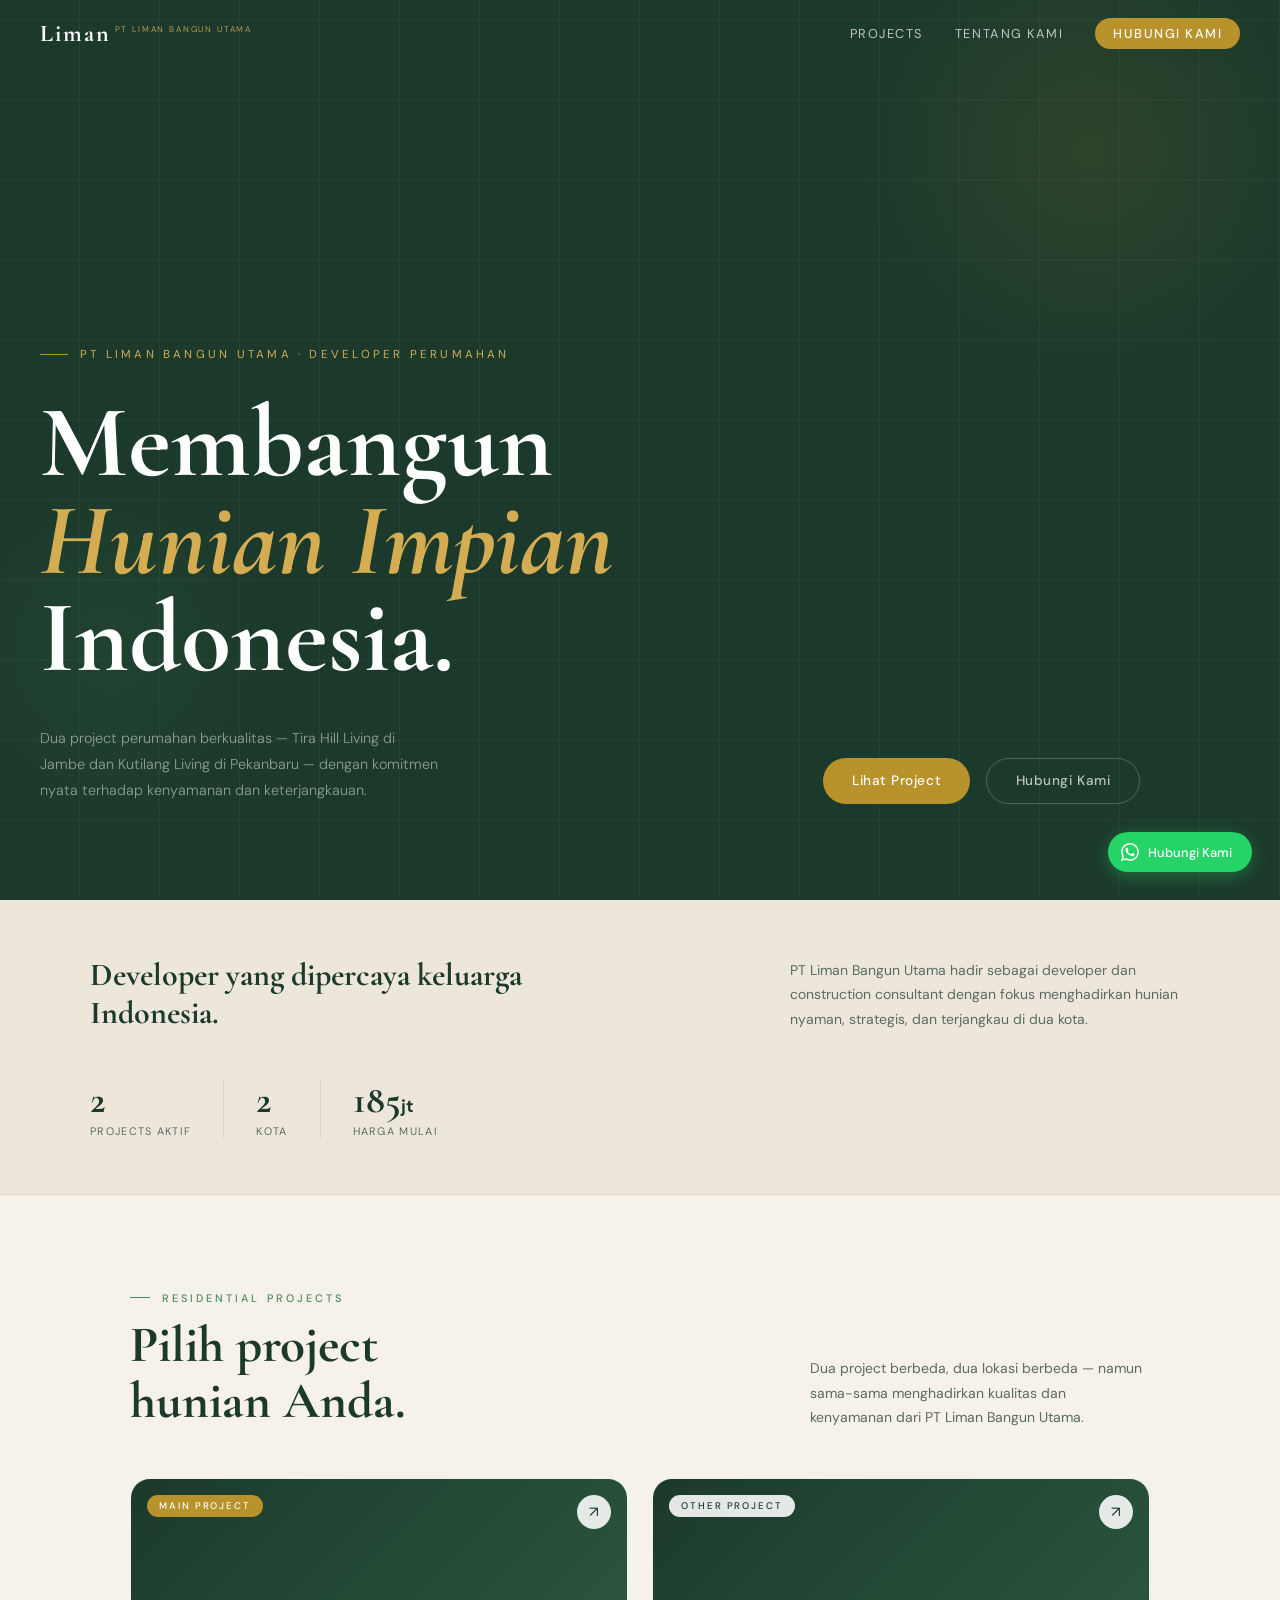
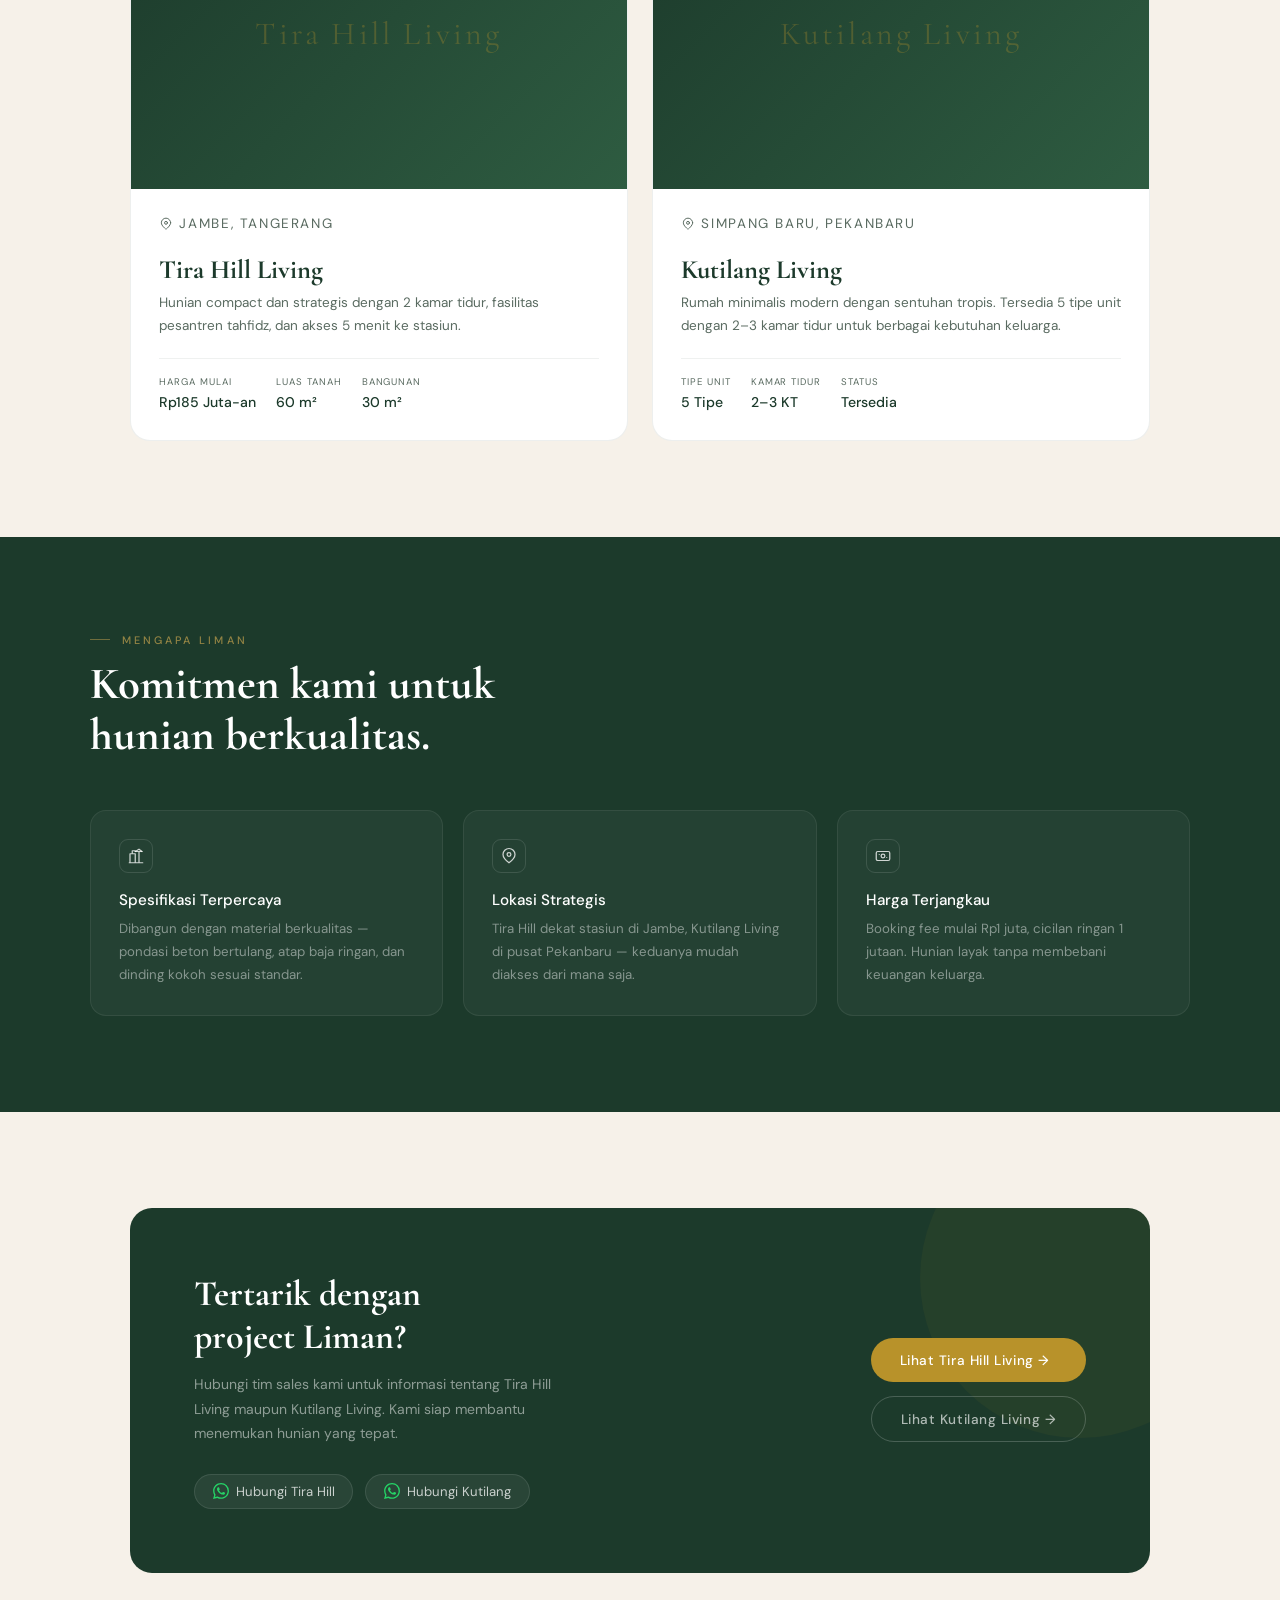
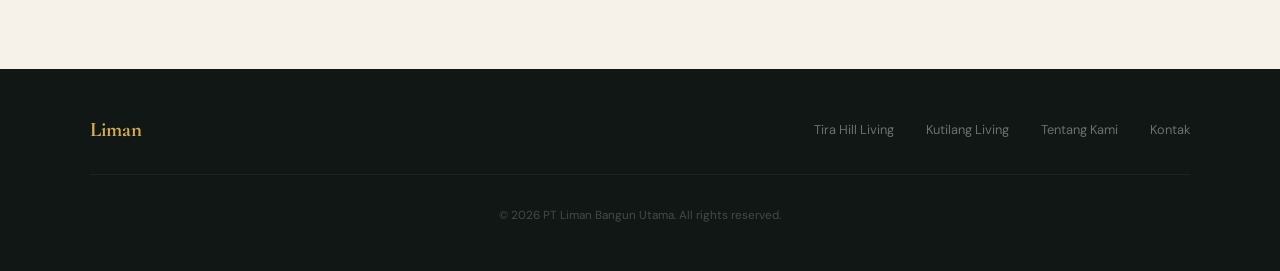
==== index.html @ 04bcca80 "Initial production-ready Liman website Add the official PT Liman Bangun Utama website featuring Tira" ====
<!doctype html>
<html lang="id">
<head>
  <meta charset="utf-8" />
  <meta name="viewport" content="width=device-width, initial-scale=1" />
  <title>PT Liman Bangun Utama | Developer Perumahan</title>
  <meta name="description" content="PT Liman Bangun Utama — developer perumahan dengan project Tira Hill Living di Jambe, Tangerang dan Kutilang Living di Pekanbaru." />
  <meta name="robots" content="index, follow, max-image-preview:large" />
  <meta name="theme-color" content="#1c3a2b" />
  <meta property="og:locale" content="id_ID" />
  <meta property="og:type" content="website" />
  <meta property="og:title" content="PT Liman Bangun Utama | Developer Perumahan" />
  <meta property="og:description" content="PT Liman Bangun Utama — developer perumahan dengan project Tira Hill Living di Jambe, Tangerang dan Kutilang Living di Pekanbaru." />
  <meta property="og:image" content="assets/tira-facade-wide.jpg" />
  <meta name="twitter:card" content="summary_large_image" />
  <meta name="twitter:title" content="PT Liman Bangun Utama | Developer Perumahan" />
  <meta name="twitter:description" content="PT Liman Bangun Utama — developer perumahan dengan project Tira Hill Living di Jambe, Tangerang dan Kutilang Living di Pekanbaru." />
  <meta name="twitter:image" content="assets/tira-facade-wide.jpg" />
  <link rel="icon" href="favicon.svg" type="image/svg+xml" />
  <link rel="preconnect" href="https://fonts.googleapis.com" />
  <link rel="preconnect" href="https://fonts.gstatic.com" crossorigin />
  <link href="https://fonts.googleapis.com/css2?family=Cormorant+Garamond:ital,wght@0,600;0,700;1,600&family=DM+Sans:wght@300;400;500&display=swap" rel="stylesheet">
  <style>
    *, *::before, *::after { box-sizing: border-box; margin: 0; padding: 0; }
    :root {
      --green: #1c3a2b;
      --green-mid: #2e5c41;
      --green-lite: #4d8c63;
      --gold: #b8922a;
      --gold-lite: #d4ac52;
      --cream: #f6f1e9;
      --cream2: #ede7db;
      --white: #ffffff;
      --dark: #111714;
      --muted: #5a6b61;
    }
    html { scroll-behavior: smooth; }
    body { font-family: 'DM Sans', sans-serif; background: var(--cream); color: var(--dark); overflow-x: hidden; }

    /* NAV */
    nav {
      position: fixed; top: 0; left: 0; right: 0; z-index: 200;
      display: flex; align-items: center; justify-content: space-between;
      padding: 1.1rem 2.5rem;
      transition: background 0.3s, border-color 0.3s;
    }
    nav.scrolled {
      background: rgba(28,58,43,0.97);
      border-bottom: 1px solid rgba(184,146,42,0.18);
      backdrop-filter: blur(16px);
    }
    .nav-logo {
      font-family: 'Cormorant Garamond', serif;
      font-size: 1.5rem; font-weight: 700;
      color: var(--white); text-decoration: none; letter-spacing: 0.08em;
    }
    .nav-logo sup {
      font-family: 'DM Sans', sans-serif;
      font-size: 0.52rem; font-weight: 300; letter-spacing: 0.22em;
      color: var(--gold-lite); vertical-align: super; margin-left: 4px;
      text-transform: uppercase;
    }
    .nav-links { display: flex; gap: 2rem; align-items: center; }
    .nav-links a {
      color: rgba(255,255,255,0.7); text-decoration: none;
      font-size: 0.8rem; letter-spacing: 0.12em; text-transform: uppercase;
      transition: color 0.2s;
    }
    .nav-links a:hover { color: var(--gold-lite); }
    .nav-cta {
      background: var(--gold) !important; color: var(--white) !important;
      padding: 0.45rem 1.1rem; border-radius: 100px;
      font-weight: 500 !important;
    }
    .nav-cta:hover { background: var(--gold-lite) !important; }


    .nav-toggle {
      display: none; width: 42px; height: 42px; border: 1px solid rgba(255,255,255,0.22);
      border-radius: 10px; background: rgba(255,255,255,0.06); color: var(--white);
      align-items: center; justify-content: center; cursor: pointer; flex-shrink: 0;
    }
    .nav-toggle span, .nav-toggle::before, .nav-toggle::after {
      content: ''; display: block; width: 18px; height: 2px; background: currentColor;
      border-radius: 2px; transition: transform .2s, opacity .2s;
    }
    .nav-toggle span { margin: 4px 0; }
    .nav-toggle[aria-expanded="true"] span { opacity: 0; }
    .nav-toggle[aria-expanded="true"]::before { transform: translateY(6px) rotate(45deg); }
    .nav-toggle[aria-expanded="true"]::after { transform: translateY(-6px) rotate(-45deg); }

    /* HERO */
    .hero {
      min-height: 100vh;
      background: var(--green);
      display: flex; flex-direction: column; justify-content: flex-end;
      padding: 0 2.5rem 6rem;
      position: relative; overflow: hidden;
    }
    .hero-bg-pattern {
      position: absolute; inset: 0; opacity: 0.04;
      background-image:
        repeating-linear-gradient(0deg, transparent, transparent 79px, rgba(255,255,255,1) 79px, rgba(255,255,255,1) 80px),
        repeating-linear-gradient(90deg, transparent, transparent 79px, rgba(255,255,255,1) 79px, rgba(255,255,255,1) 80px);
    }
    .hero-glow1 {
      position: absolute; top: -100px; right: -60px;
      width: 500px; height: 500px; border-radius: 50%;
      background: radial-gradient(circle, rgba(184,146,42,0.1) 0%, transparent 65%);
    }
    .hero-glow2 {
      position: absolute; bottom: 60px; left: -80px;
      width: 380px; height: 380px; border-radius: 50%;
      background: radial-gradient(circle, rgba(77,140,99,0.1) 0%, transparent 65%);
    }
    .hero-inner { position: relative; max-width: 1100px; width: 100%; }
    .hero-eyebrow {
      display: inline-flex; align-items: center; gap: 0.75rem;
      margin-bottom: 2rem;
      color: var(--gold-lite); font-size: 0.72rem;
      letter-spacing: 0.28em; text-transform: uppercase;
    }
    .hero-eyebrow::before { content:''; display:block; width:28px; height:1px; background:var(--gold); }
    .hero h1 {
      font-family: 'Cormorant Garamond', serif;
      font-size: clamp(3.5rem, 8vw, 7rem);
      font-weight: 700; line-height: 0.95;
      color: var(--white); margin-bottom: 2.5rem;
    }
    .hero h1 .italic { font-style: italic; color: var(--gold-lite); display: block; }
    .hero-bottom {
      display: flex; align-items: flex-end; justify-content: space-between; gap: 2rem; flex-wrap: wrap;
    }
    .hero-desc {
      color: rgba(255,255,255,0.5); font-size: 0.9rem;
      line-height: 1.8; max-width: 400px; font-weight: 300;
    }
    .hero-actions { display: flex; gap: 1rem; flex-shrink: 0; }
    .btn {
      display: inline-flex; align-items: center; gap: 0.5rem;
      padding: 0.85rem 1.8rem; border-radius: 100px;
      font-size: 0.85rem; font-weight: 500; letter-spacing: 0.04em;
      text-decoration: none; transition: all 0.25s; cursor: pointer; border: none;
    }
    .btn-gold { background: var(--gold); color: var(--white); }
    .btn-gold:hover { background: var(--gold-lite); transform: translateY(-2px); }
    .btn-ghost {
      background: transparent; color: rgba(255,255,255,0.7);
      border: 1px solid rgba(255,255,255,0.22);
    }
    .btn-ghost:hover { border-color: rgba(255,255,255,0.55); color: var(--white); transform: translateY(-2px); }

    .scroll-line-wrap {
      position: absolute; bottom: 2.5rem; right: 2.5rem;
      display: flex; align-items: center; gap: 0.75rem;
      color: rgba(255,255,255,0.28); font-size: 0.62rem; letter-spacing: 0.2em; text-transform: uppercase;
    }
    .scroll-bar { width: 44px; height: 1px; background: rgba(255,255,255,0.15); position: relative; overflow: hidden; }
    .scroll-bar::after {
      content:''; position:absolute; top:0; left:-100%; width:100%; height:100%;
      background: var(--gold); animation: runBar 2s ease-in-out infinite;
    }
    @keyframes runBar { 0%{left:-100%} 100%{left:100%} }

    /* ABOUT STRIP */
    .about-strip {
      background: var(--cream2);
      border-bottom: 1px solid rgba(28,58,43,0.08);
      padding: 3.5rem 2.5rem;
    }
    .about-strip-inner {
      max-width: 1100px; margin: 0 auto;
      display: flex; align-items: center; justify-content: space-between; gap: 3rem; flex-wrap: wrap;
    }
    .about-strip h2 {
      font-family: 'Cormorant Garamond', serif;
      font-size: clamp(1.5rem, 2.5vw, 2.1rem); font-weight: 700;
      color: var(--green); max-width: 440px; line-height: 1.2;
    }
    .about-strip p { color: var(--muted); font-size: 0.875rem; line-height: 1.75; max-width: 400px; }
    .about-stats { display: flex; gap: 2rem; flex-shrink: 0; }
    .astat strong {
      display: block; font-family: 'Cormorant Garamond', serif;
      font-size: 2.4rem; font-weight: 700; color: var(--green); line-height: 1;
    }
    .astat small { font-family: 'DM Sans', sans-serif; font-size: 1.1rem; }
    .astat em { display: block; font-size: 0.68rem; color: var(--muted); letter-spacing: 0.12em; text-transform: uppercase; margin-top: 0.3rem; font-style: normal; }
    .astat-div { width: 1px; background: rgba(28,58,43,0.1); align-self: stretch; }

    /* PROJECTS */
    .projects-section { padding: 6rem 2.5rem; max-width: 1100px; margin: 0 auto; }
    .section-kicker {
      font-size: 0.68rem; letter-spacing: 0.28em; text-transform: uppercase;
      color: var(--green-lite); font-weight: 500; margin-bottom: 0.75rem;
      display: flex; align-items: center; gap: 0.75rem;
    }
    .section-kicker::before { content:''; display:block; width:20px; height:1px; background:var(--green-lite); }
    .projects-head {
      display: flex; align-items: flex-end; justify-content: space-between;
      margin-bottom: 3rem; gap: 2rem; flex-wrap: wrap;
    }
    .projects-head h2 {
      font-family: 'Cormorant Garamond', serif;
      font-size: clamp(2rem, 4vw, 3.2rem); font-weight: 700;
      color: var(--green); line-height: 1.1;
    }
    .projects-head p { color: var(--muted); font-size: 0.875rem; line-height: 1.75; max-width: 340px; }

    .pcard-grid { display: grid; grid-template-columns: 1fr 1fr; gap: 1.5rem; }

    .pcard {
      border-radius: 20px; overflow: hidden;
      background: var(--white);
      border: 1px solid rgba(28,58,43,0.08);
      text-decoration: none; display: block;
      transition: transform 0.35s ease, box-shadow 0.35s ease, border-color 0.3s;
    }
    .pcard:hover {
      transform: translateY(-6px);
      box-shadow: 0 20px 52px rgba(28,58,43,0.12);
      border-color: rgba(28,58,43,0.15);
    }
    .pcard-img { position: relative; aspect-ratio: 16/10; overflow: hidden; background: var(--green-mid); }
    .pcard-img img { width:100%; height:100%; object-fit:cover; display:block; transition:transform 0.5s ease; }
    .pcard:hover .pcard-img img { transform: scale(1.05); }
    .pcard-img-ph {
      width:100%; height:100%;
      background: linear-gradient(135deg, var(--green) 0%, var(--green-mid) 100%);
      display:flex; align-items:center; justify-content:center;
      font-family:'Cormorant Garamond',serif;
      color:rgba(184,146,42,0.3); font-size:2rem; letter-spacing:0.1em;
    }
    .pcard-tag {
      position: absolute; top: 1rem; left: 1rem;
      font-size: 0.6rem; letter-spacing: 0.2em; text-transform: uppercase;
      padding: 0.28rem 0.75rem; border-radius: 100px; font-weight: 500;
    }
    .tag-main { background: var(--gold); color: var(--white); }
    .tag-other { background: rgba(255,255,255,0.88); color: var(--green); }
    .pcard-btn {
      position: absolute; top: 1rem; right: 1rem;
      width: 34px; height: 34px; border-radius: 50%;
      background: rgba(255,255,255,0.88);
      display: flex; align-items: center; justify-content: center;
      font-size: 0.95rem; color: var(--green);
      transition: all 0.25s;
    }
    .pcard:hover .pcard-btn { background: var(--gold); color: var(--white); transform: rotate(45deg); }

    .pcard-body { padding: 1.5rem 1.75rem 1.75rem; }
    .pcard-loc { font-size: 0.7rem; letter-spacing: 0.12em; text-transform: uppercase; color: var(--muted); margin-bottom: 0.45rem; }
    .pcard-body h3 {
      font-family: 'Cormorant Garamond', serif;
      font-size: 1.65rem; font-weight: 700; color: var(--green);
      margin-bottom: 0.45rem; line-height: 1.1;
    }
    .pcard-body p { color: var(--muted); font-size: 0.845rem; line-height: 1.7; margin-bottom: 1.25rem; }
    .pcard-specs {
      display: flex; gap: 1.25rem;
      padding-top: 1rem; border-top: 1px solid rgba(28,58,43,0.07);
    }
    .spec-item span { display:block; font-size:0.6rem; color:var(--muted); letter-spacing:0.1em; text-transform:uppercase; margin-bottom:0.18rem; }
    .spec-item strong { font-size:0.88rem; color:var(--green); font-weight:500; }

    /* WHY */
    .why { background: var(--green); padding: 6rem 2.5rem; }
    .why-inner { max-width: 1100px; margin: 0 auto; }
    .why .section-kicker { color: rgba(212,172,82,0.65); }
    .why .section-kicker::before { background: rgba(212,172,82,0.45); }
    .why h2 {
      font-family: 'Cormorant Garamond', serif;
      font-size: clamp(1.9rem, 3.5vw, 2.9rem); font-weight: 700;
      color: var(--white); margin-bottom: 3rem; max-width: 480px; line-height: 1.15;
    }
    .why-cards { display: grid; grid-template-columns: repeat(3,1fr); gap: 1.25rem; }
    .wcard {
      background: rgba(255,255,255,0.04);
      border: 1px solid rgba(255,255,255,0.07);
      border-radius: 16px; padding: 1.75rem;
      transition: background 0.25s;
    }
    .wcard:hover { background: rgba(255,255,255,0.07); }
    .wcard-ico {
      font-size: 1.5rem; margin-bottom: 1.1rem; display: block;
    }
    .wcard h4 { color: var(--white); font-size: 0.95rem; font-weight: 500; margin-bottom: 0.5rem; }
    .wcard p { color: rgba(255,255,255,0.45); font-size: 0.83rem; line-height: 1.72; }

    /* CONTACT */
    .contact-wrap { padding: 6rem 2.5rem; max-width: 1100px; margin: 0 auto; }
    .contact-card {
      background: var(--green);
      border-radius: 22px; padding: 4rem;
      display: flex; align-items: center; justify-content: space-between; gap: 3rem; flex-wrap: wrap;
      position: relative; overflow: hidden;
    }
    .contact-card::before {
      content:''; position:absolute; top:-90px; right:-90px;
      width:320px; height:320px; border-radius:50%;
      background: rgba(184,146,42,0.06);
    }
    .ctxt { position: relative; }
    .ctxt h2 {
      font-family: 'Cormorant Garamond', serif;
      font-size: clamp(1.7rem, 2.8vw, 2.5rem); font-weight: 700;
      color: var(--white); line-height: 1.2; margin-bottom: 0.9rem;
    }
    .ctxt p { color: rgba(255,255,255,0.5); font-size: 0.875rem; line-height: 1.75; max-width: 360px; }
    .cnums { display: flex; gap: 0.75rem; margin-top: 1.75rem; flex-wrap: wrap; }
    .cnum {
      display: flex; align-items: center; gap: 0.45rem;
      background: rgba(255,255,255,0.06); border: 1px solid rgba(255,255,255,0.1);
      border-radius: 100px; padding: 0.5rem 1.1rem;
      color: rgba(255,255,255,0.75); font-size: 0.82rem; text-decoration: none;
      transition: background 0.2s;
    }
    .cnum:hover { background: rgba(255,255,255,0.11); }
    .cnum svg { width: 16px; height: 16px; fill: #25d366; flex-shrink: 0; }
    .cbtn-group { display: flex; flex-direction: column; gap: 0.85rem; flex-shrink: 0; position: relative; }
    .btn-white-outline {
      background: transparent; color: rgba(255,255,255,0.65);
      border: 1px solid rgba(255,255,255,0.2);
    }
    .btn-white-outline:hover { border-color: rgba(255,255,255,0.5); color: var(--white); }

    /* FOOTER */
    footer { background: var(--dark); padding: 3rem 2.5rem; }
    .footer-row {
      max-width: 1100px; margin: 0 auto;
      display: flex; align-items: center; justify-content: space-between; gap: 2rem; flex-wrap: wrap;
    }
    .footer-logo { font-family: 'Cormorant Garamond', serif; font-size: 1.3rem; font-weight: 700; color: var(--gold-lite); }
    .footer-links { display: flex; gap: 2rem; flex-wrap: wrap; }
    .footer-links a { color: rgba(255,255,255,0.38); text-decoration: none; font-size: 0.8rem; transition: color 0.2s; }
    .footer-links a:hover { color: rgba(255,255,255,0.75); }
    .footer-copy {
      max-width: 1100px; margin: 2rem auto 0;
      padding-top: 2rem; border-top: 1px solid rgba(255,255,255,0.05);
      color: rgba(255,255,255,0.22); font-size: 0.73rem; text-align: center;
    }

    /* FLOATING WA BUTTON */
    .wa-fab {
      position: fixed; bottom: 1.75rem; right: 1.75rem; z-index: 300;
      display: flex; align-items: center; gap: 0.55rem;
      background: #25d366; color: var(--white);
      padding: 0.68rem 1.25rem 0.68rem 0.85rem;
      border-radius: 100px;
      text-decoration: none; font-size: 0.8rem; font-weight: 500;
      box-shadow: 0 4px 18px rgba(37,211,102,0.35);
      transition: transform 0.2s, box-shadow 0.2s;
    }
    .wa-fab:hover { transform: translateY(-3px); box-shadow: 0 8px 26px rgba(37,211,102,0.45); }
    .wa-fab svg { width: 18px; height: 18px; fill: var(--white); flex-shrink: 0; }

    @media (max-width: 768px) {
      nav { padding: 1rem 1.25rem; }

      .nav-toggle { display: inline-flex; flex-direction: column; }
      .nav-links {
        display: none; position: absolute; top: calc(100% + 1px); left: 0; right: 0;
        padding: 1rem 1.25rem 1.25rem; background: rgba(28,58,43,0.985);
        border-bottom: 1px solid rgba(184,146,42,0.18); flex-direction: column; align-items: stretch; gap: 0;
        box-shadow: 0 12px 30px rgba(0,0,0,.16);
      }
      .nav-links.open { display: flex; }
      .nav-links a { padding: .85rem .25rem; border-bottom: 1px solid rgba(255,255,255,.08); }
      .nav-links a:last-child { border-bottom: 0; }
      .nav-links .nav-cta { margin-top: .65rem; text-align: center; border-bottom: 0; }
      .hero { padding: 0 1.25rem 4rem; }
      .about-strip-inner { flex-direction: column; }
      .about-stats { gap: 1.25rem; }
      .pcard-grid { grid-template-columns: 1fr; }
      .why-cards { grid-template-columns: 1fr; }
      .contact-card { padding: 2.25rem 1.5rem; }
      .projects-head { flex-direction: column; }
    }
  
    /* V4: unified subtle vector icon treatment */
    .icon svg, [class*="icon"] svg {
      width: 20px;
      height: 20px;
      fill: none;
      stroke: currentColor;
      stroke-width: 1.7;
      stroke-linecap: round;
      stroke-linejoin: round;
      display: block;
    }
    

    .inline-line-icon {
      width: 20px; height: 20px; fill: none; stroke: currentColor;
      stroke-width: 1.7; stroke-linecap: round; stroke-linejoin: round;
      vertical-align: -0.2em;
    }


    /* V4.1: constrain vector icons on project and why cards */
    .pcard-loc {
      display: flex; align-items: center; gap: .4rem;
    }
    .pcard-loc svg {
      width: 14px; height: 14px; flex: 0 0 14px;
      fill: none; stroke: currentColor; stroke-width: 1.7;
      stroke-linecap: round; stroke-linejoin: round;
    }
    .wcard-ico {
      width: 34px; height: 34px; display: grid; place-items: center;
      border: 1px solid rgba(255,255,255,.12); border-radius: 9px;
      color: rgba(255,255,255,.78);
    }
    .wcard-ico svg, .wcard-ico .inline-line-icon {
      width: 18px; height: 18px; flex: 0 0 18px;
      fill: none; stroke: currentColor; stroke-width: 1.65;
      stroke-linecap: round; stroke-linejoin: round;
    }

</style>
</head>
<body>

  <nav id="main-nav">
    <a class="nav-logo" href="#">Liman<sup>PT Liman Bangun Utama</sup></a>

    <button class="nav-toggle" type="button" aria-label="Buka menu navigasi" aria-expanded="false" aria-controls="mobile-nav-links"><span></span></button>
    <div class="nav-links" id="mobile-nav-links">
      <a href="#projects">Projects</a>
      <a href="#about">Tentang Kami</a>
      <a href="#contact" class="nav-cta">Hubungi Kami</a>
    </div>
  </nav>

  <!-- HERO -->
  <section class="hero">
    <div class="hero-bg-pattern"></div>
    <div class="hero-glow1"></div>
    <div class="hero-glow2"></div>
    <div class="hero-inner">
      <p class="hero-eyebrow">PT Liman Bangun Utama &middot; Developer Perumahan</p>
      <h1>
        Membangun<br />
        <span class="italic">Hunian Impian</span>
        Indonesia.
      </h1>
      <div class="hero-bottom">
        <p class="hero-desc">Dua project perumahan berkualitas — Tira Hill Living di Jambe dan Kutilang Living di Pekanbaru — dengan komitmen nyata terhadap kenyamanan dan keterjangkauan.</p>
        <div class="hero-actions">
          <a class="btn btn-gold" href="#projects">Lihat Project</a>
          <a class="btn btn-ghost" href="#contact">Hubungi Kami</a>
        </div>
      </div>
    </div>
    <div class="scroll-line-wrap">
      Scroll <div class="scroll-bar"></div>
    </div>
  </section>

  <!-- ABOUT STRIP -->
  <div class="about-strip" id="about">
    <div class="about-strip-inner">
      <div>
        <h2>Developer yang dipercaya keluarga Indonesia.</h2>
      </div>
      <p>PT Liman Bangun Utama hadir sebagai developer dan construction consultant dengan fokus menghadirkan hunian nyaman, strategis, dan terjangkau di dua kota.</p>
      <div class="about-stats">
        <div class="astat">
          <strong>2</strong>
          <em>Projects Aktif</em>
        </div>
        <div class="astat-div"></div>
        <div class="astat">
          <strong>2</strong>
          <em>Kota</em>
        </div>
        <div class="astat-div"></div>
        <div class="astat">
          <strong>185<small>jt</small></strong>
          <em>Harga Mulai</em>
        </div>
      </div>
    </div>
  </div>

  <!-- PROJECTS -->
  <section class="projects-section" id="projects">
    <div class="section-kicker">Residential Projects</div>
    <div class="projects-head">
      <h2>Pilih project<br />hunian Anda.</h2>
      <p>Dua project berbeda, dua lokasi berbeda — namun sama-sama menghadirkan kualitas dan kenyamanan dari PT Liman Bangun Utama.</p>
    </div>

    <div class="pcard-grid">
      <a class="pcard" href="tira-hill-living.html">
        <div class="pcard-img">
          <img src="assets/tira-facade-wide.jpg" alt="Tira Hill Living Jambe" onerror="this.style.display='none';this.nextElementSibling.style.display='flex'" decoding="async" fetchpriority="high" />
          <div class="pcard-img-ph" style="display:none">Tira Hill Living</div>
          <span class="pcard-tag tag-main">Main Project</span>
          <div class="pcard-btn">↗</div>
        </div>
        <div class="pcard-body">
          <p class="pcard-loc"><svg viewBox="0 0 24 24" aria-hidden="true"><path d="M20 10c0 5-8 11-8 11S4 15 4 10a8 8 0 1 1 16 0Z"/><circle cx="12" cy="10" r="2.5"/></svg> Jambe, Tangerang</p>
          <h3>Tira Hill Living</h3>
          <p>Hunian compact dan strategis dengan 2 kamar tidur, fasilitas pesantren tahfidz, dan akses 5 menit ke stasiun.</p>
          <div class="pcard-specs">
            <div class="spec-item"><span>Harga mulai</span><strong>Rp185 Juta-an</strong></div>
            <div class="spec-item"><span>Luas tanah</span><strong>60 m²</strong></div>
            <div class="spec-item"><span>Bangunan</span><strong>30 m²</strong></div>
          </div>
        </div>
      </a>

      <a class="pcard" href="kutilang-living.html">
        <div class="pcard-img">
          <img src="assets/kutilang-facade.jpg" alt="Kutilang Living Pekanbaru" onerror="this.style.display='none';this.nextElementSibling.style.display='flex'" decoding="async" fetchpriority="high" />
          <div class="pcard-img-ph" style="display:none">Kutilang Living</div>
          <span class="pcard-tag tag-other">Other Project</span>
          <div class="pcard-btn">↗</div>
        </div>
        <div class="pcard-body">
          <p class="pcard-loc"><svg viewBox="0 0 24 24" aria-hidden="true"><path d="M20 10c0 5-8 11-8 11S4 15 4 10a8 8 0 1 1 16 0Z"/><circle cx="12" cy="10" r="2.5"/></svg> Simpang Baru, Pekanbaru</p>
          <h3>Kutilang Living</h3>
          <p>Rumah minimalis modern dengan sentuhan tropis. Tersedia 5 tipe unit dengan 2–3 kamar tidur untuk berbagai kebutuhan keluarga.</p>
          <div class="pcard-specs">
            <div class="spec-item"><span>Tipe unit</span><strong>5 Tipe</strong></div>
            <div class="spec-item"><span>Kamar tidur</span><strong>2–3 KT</strong></div>
            <div class="spec-item"><span>Status</span><strong>Tersedia</strong></div>
          </div>
        </div>
      </a>
    </div>
  </section>

  <!-- WHY LIMAN -->
  <section class="why">
    <div class="why-inner">
      <div class="section-kicker">Mengapa Liman</div>
      <h2>Komitmen kami untuk hunian berkualitas.</h2>
      <div class="why-cards">
        <div class="wcard">
          <span class="wcard-ico"><svg class="inline-line-icon" viewBox="0 0 24 24" aria-hidden="true"><path d="M4 21V9h7v12M11 6h9M16 6v15M14 21h5M7 9V5h4M3 21h18"/><path d="m11 6 5-3 4 3"/></svg></span>
          <h4>Spesifikasi Terpercaya</h4>
          <p>Dibangun dengan material berkualitas — pondasi beton bertulang, atap baja ringan, dan dinding kokoh sesuai standar.</p>
        </div>
        <div class="wcard">
          <span class="wcard-ico"><svg viewBox="0 0 24 24" aria-hidden="true"><path d="M20 10c0 5-8 11-8 11S4 15 4 10a8 8 0 1 1 16 0Z"/><circle cx="12" cy="10" r="2.5"/></svg></span>
          <h4>Lokasi Strategis</h4>
          <p>Tira Hill dekat stasiun di Jambe, Kutilang Living di pusat Pekanbaru — keduanya mudah diakses dari mana saja.</p>
        </div>
        <div class="wcard">
          <span class="wcard-ico"><svg class="inline-line-icon" viewBox="0 0 24 24" aria-hidden="true"><rect x="3" y="6" width="18" height="12" rx="2"/><path d="M7 10h.01M17 14h.01"/><circle cx="12" cy="12" r="2.5"/></svg></span>
          <h4>Harga Terjangkau</h4>
          <p>Booking fee mulai Rp1 juta, cicilan ringan 1 jutaan. Hunian layak tanpa membebani keuangan keluarga.</p>
        </div>
      </div>
    </div>
  </section>

  <!-- CONTACT -->
  <section class="contact-wrap" id="contact">
    <div class="contact-card">
      <div class="ctxt">
        <h2>Tertarik dengan<br />project Liman?</h2>
        <p>Hubungi tim sales kami untuk informasi tentang Tira Hill Living maupun Kutilang Living. Kami siap membantu menemukan hunian yang tepat.</p>
        <div class="cnums">
          <a class="cnum" href="https://wa.me/628561185179" target="_blank" rel="noreferrer">
            <svg viewBox="0 0 24 24"><path d="M17.472 14.382c-.297-.149-1.758-.867-2.03-.967-.273-.099-.471-.148-.67.15-.197.297-.767.966-.94 1.164-.173.199-.347.223-.644.075-.297-.15-1.255-.463-2.39-1.475-.883-.788-1.48-1.761-1.653-2.059-.173-.297-.018-.458.13-.606.134-.133.298-.347.446-.52.149-.174.198-.298.298-.497.099-.198.05-.371-.025-.52-.075-.149-.669-1.612-.916-2.207-.242-.579-.487-.5-.669-.51-.173-.008-.371-.01-.57-.01-.198 0-.52.074-.792.372-.272.297-1.04 1.016-1.04 2.479 0 1.462 1.065 2.875 1.213 3.074.149.198 2.096 3.2 5.077 4.487.709.306 1.262.489 1.694.625.712.227 1.36.195 1.871.118.571-.085 1.758-.719 2.006-1.413.248-.694.248-1.289.173-1.413-.074-.124-.272-.198-.57-.347m-5.421 7.403h-.004a9.87 9.87 0 01-5.031-1.378l-.361-.214-3.741.982.998-3.648-.235-.374a9.86 9.86 0 01-1.51-5.26c.001-5.45 4.436-9.884 9.888-9.884 2.64 0 5.122 1.03 6.988 2.898a9.825 9.825 0 012.893 6.994c-.003 5.45-4.437 9.884-9.885 9.884m8.413-18.297A11.815 11.815 0 0012.05 0C5.495 0 .16 5.335.157 11.892c0 2.096.547 4.142 1.588 5.945L.057 24l6.305-1.654a11.882 11.882 0 005.683 1.448h.005c6.554 0 11.89-5.335 11.893-11.893a11.821 11.821 0 00-3.48-8.413z"/></svg>
            Hubungi Tira Hill</a>
          <a class="cnum" href="https://wa.me/6281357530388" target="_blank" rel="noreferrer">
            <svg viewBox="0 0 24 24"><path d="M17.472 14.382c-.297-.149-1.758-.867-2.03-.967-.273-.099-.471-.148-.67.15-.197.297-.767.966-.94 1.164-.173.199-.347.223-.644.075-.297-.15-1.255-.463-2.39-1.475-.883-.788-1.48-1.761-1.653-2.059-.173-.297-.018-.458.13-.606.134-.133.298-.347.446-.52.149-.174.198-.298.298-.497.099-.198.05-.371-.025-.52-.075-.149-.669-1.612-.916-2.207-.242-.579-.487-.5-.669-.51-.173-.008-.371-.01-.57-.01-.198 0-.52.074-.792.372-.272.297-1.04 1.016-1.04 2.479 0 1.462 1.065 2.875 1.213 3.074.149.198 2.096 3.2 5.077 4.487.709.306 1.262.489 1.694.625.712.227 1.36.195 1.871.118.571-.085 1.758-.719 2.006-1.413.248-.694.248-1.289.173-1.413-.074-.124-.272-.198-.57-.347m-5.421 7.403h-.004a9.87 9.87 0 01-5.031-1.378l-.361-.214-3.741.982.998-3.648-.235-.374a9.86 9.86 0 01-1.51-5.26c.001-5.45 4.436-9.884 9.888-9.884 2.64 0 5.122 1.03 6.988 2.898a9.825 9.825 0 012.893 6.994c-.003 5.45-4.437 9.884-9.885 9.884m8.413-18.297A11.815 11.815 0 0012.05 0C5.495 0 .16 5.335.157 11.892c0 2.096.547 4.142 1.588 5.945L.057 24l6.305-1.654a11.882 11.882 0 005.683 1.448h.005c6.554 0 11.89-5.335 11.893-11.893a11.821 11.821 0 00-3.48-8.413z"/></svg>
            Hubungi Kutilang</a>
        </div>
      </div>
      <div class="cbtn-group">
        <a class="btn btn-gold" href="tira-hill-living.html">Lihat Tira Hill Living →</a>
        <a class="btn btn-white-outline btn-ghost" href="kutilang-living.html">Lihat Kutilang Living →</a>
      </div>
    </div>
  </section>

  <!-- FOOTER -->
  <footer>
    <div class="footer-row">
      <div class="footer-logo">Liman</div>
      <div class="footer-links">
        <a href="tira-hill-living.html">Tira Hill Living</a>
        <a href="kutilang-living.html">Kutilang Living</a>
        <a href="#about">Tentang Kami</a>
        <a href="#contact">Kontak</a>
      </div>
    </div>
    <p class="footer-copy">© 2026 PT Liman Bangun Utama. All rights reserved.</p>
  </footer>

  <!-- FLOATING WA -->
  <a class="wa-fab" href="https://wa.me/6281357530388" target="_blank" rel="noreferrer">
    <svg viewBox="0 0 24 24"><path d="M17.472 14.382c-.297-.149-1.758-.867-2.03-.967-.273-.099-.471-.148-.67.15-.197.297-.767.966-.94 1.164-.173.199-.347.223-.644.075-.297-.15-1.255-.463-2.39-1.475-.883-.788-1.48-1.761-1.653-2.059-.173-.297-.018-.458.13-.606.134-.133.298-.347.446-.52.149-.174.198-.298.298-.497.099-.198.05-.371-.025-.52-.075-.149-.669-1.612-.916-2.207-.242-.579-.487-.5-.669-.51-.173-.008-.371-.01-.57-.01-.198 0-.52.074-.792.372-.272.297-1.04 1.016-1.04 2.479 0 1.462 1.065 2.875 1.213 3.074.149.198 2.096 3.2 5.077 4.487.709.306 1.262.489 1.694.625.712.227 1.36.195 1.871.118.571-.085 1.758-.719 2.006-1.413.248-.694.248-1.289.173-1.413-.074-.124-.272-.198-.57-.347m-5.421 7.403h-.004a9.87 9.87 0 01-5.031-1.378l-.361-.214-3.741.982.998-3.648-.235-.374a9.86 9.86 0 01-1.51-5.26c.001-5.45 4.436-9.884 9.888-9.884 2.64 0 5.122 1.03 6.988 2.898a9.825 9.825 0 012.893 6.994c-.003 5.45-4.437 9.884-9.885 9.884m8.413-18.297A11.815 11.815 0 0012.05 0C5.495 0 .16 5.335.157 11.892c0 2.096.547 4.142 1.588 5.945L.057 24l6.305-1.654a11.882 11.882 0 005.683 1.448h.005c6.554 0 11.89-5.335 11.893-11.893a11.821 11.821 0 00-3.48-8.413z"/></svg>
    Hubungi Kami
  </a>

  <script>
    const nav = document.getElementById('main-nav');
    window.addEventListener('scroll', () => {
      nav.classList.toggle('scrolled', window.scrollY > 60);
    }, { passive: true });
  </script>

  <script>
    (() => {
      const toggle = document.querySelector('.nav-toggle');
      const links = document.querySelector('.nav-links');
      if (!toggle || !links) return;
      const closeMenu = () => { links.classList.remove('open'); toggle.setAttribute('aria-expanded','false'); };
      toggle.addEventListener('click', () => {
        const open = links.classList.toggle('open');
        toggle.setAttribute('aria-expanded', String(open));
      });
      links.querySelectorAll('a').forEach(a => a.addEventListener('click', closeMenu));
      document.addEventListener('keydown', e => { if (e.key === 'Escape') closeMenu(); });
    })();
  </script>
</body>
</html>
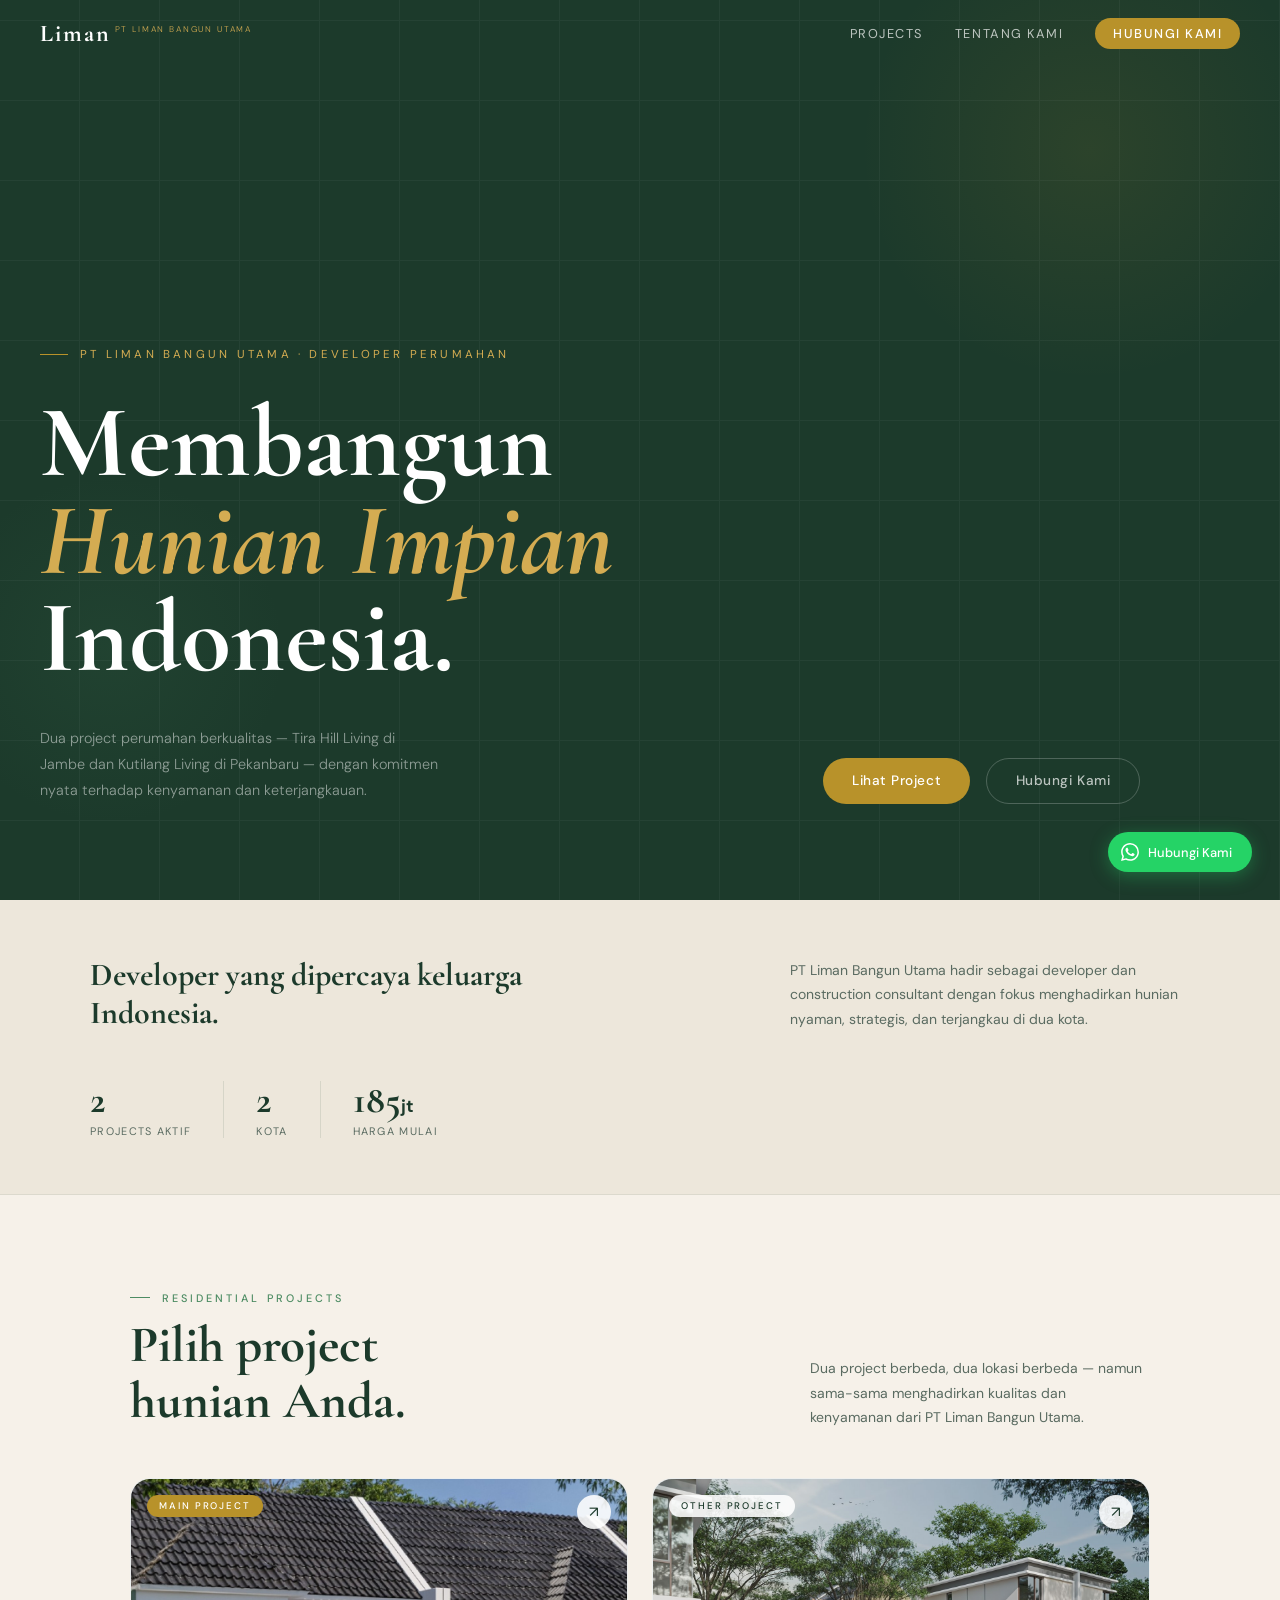
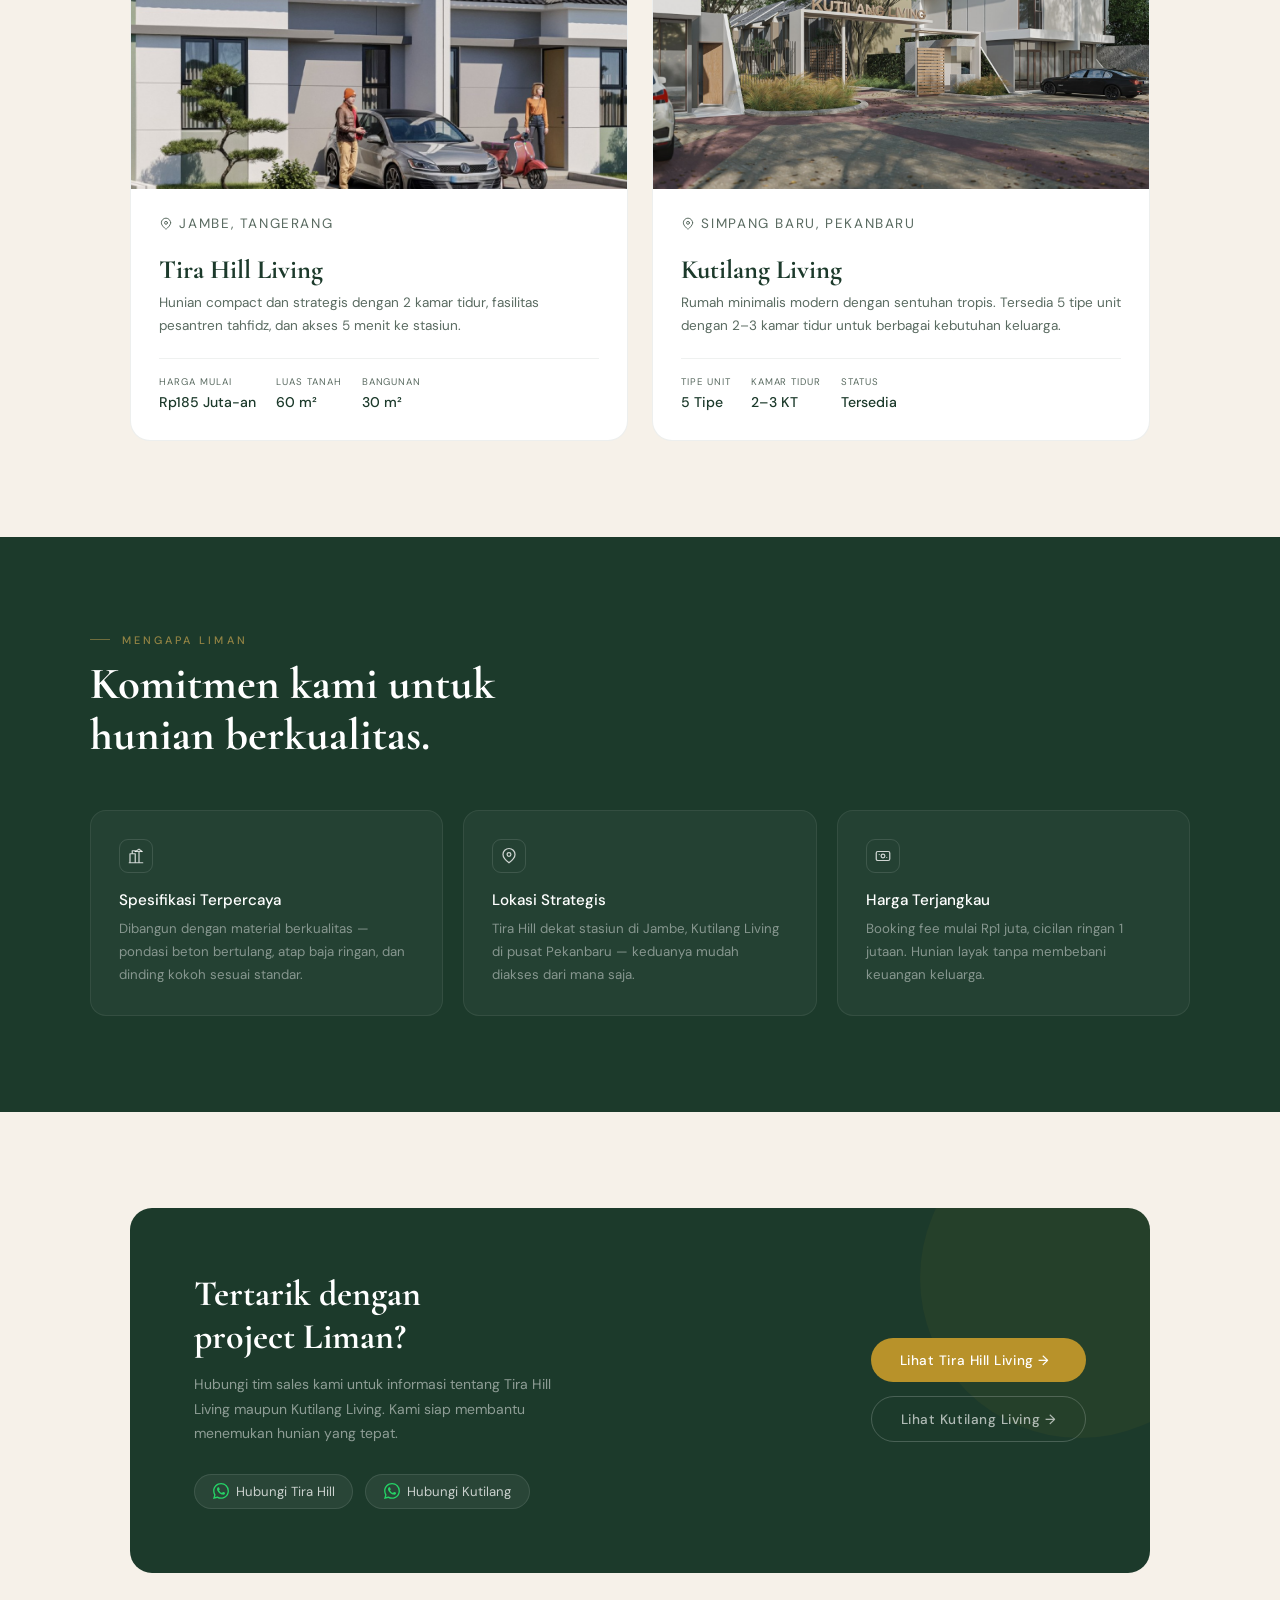
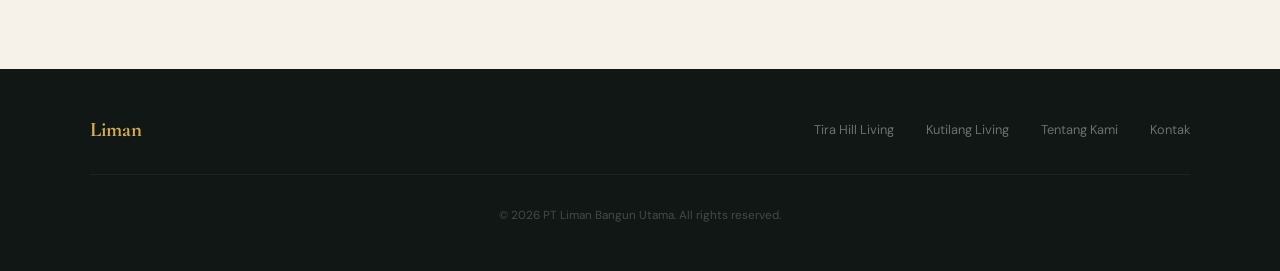
==== commit ebb31373: "Add production SEO and Vercel Analytics" ====
--- a/index.html
+++ b/index.html
@@ -5,17 +5,19 @@
   <meta name="viewport" content="width=device-width, initial-scale=1" />
   <title>PT Liman Bangun Utama | Developer Perumahan</title>
   <meta name="description" content="PT Liman Bangun Utama — developer perumahan dengan project Tira Hill Living di Jambe, Tangerang dan Kutilang Living di Pekanbaru." />
+  <link rel="canonical" href="https://www.limanbangunutama.com/" />
   <meta name="robots" content="index, follow, max-image-preview:large" />
   <meta name="theme-color" content="#1c3a2b" />
   <meta property="og:locale" content="id_ID" />
   <meta property="og:type" content="website" />
+  <meta property="og:url" content="https://www.limanbangunutama.com/" />
   <meta property="og:title" content="PT Liman Bangun Utama | Developer Perumahan" />
   <meta property="og:description" content="PT Liman Bangun Utama — developer perumahan dengan project Tira Hill Living di Jambe, Tangerang dan Kutilang Living di Pekanbaru." />
-  <meta property="og:image" content="assets/tira-facade-wide.jpg" />
+  <meta property="og:image" content="https://www.limanbangunutama.com/assets/tira-facade-wide.jpg" />
   <meta name="twitter:card" content="summary_large_image" />
   <meta name="twitter:title" content="PT Liman Bangun Utama | Developer Perumahan" />
   <meta name="twitter:description" content="PT Liman Bangun Utama — developer perumahan dengan project Tira Hill Living di Jambe, Tangerang dan Kutilang Living di Pekanbaru." />
-  <meta name="twitter:image" content="assets/tira-facade-wide.jpg" />
+  <meta name="twitter:image" content="https://www.limanbangunutama.com/assets/tira-facade-wide.jpg" />
   <link rel="icon" href="favicon.svg" type="image/svg+xml" />
   <link rel="preconnect" href="https://fonts.googleapis.com" />
   <link rel="preconnect" href="https://fonts.gstatic.com" crossorigin />
@@ -619,5 +621,6 @@
       document.addEventListener('keydown', e => { if (e.key === 'Escape') closeMenu(); });
     })();
   </script>
+  <script defer src="/_vercel/insights/script.js"></script>
 </body>
 </html>
